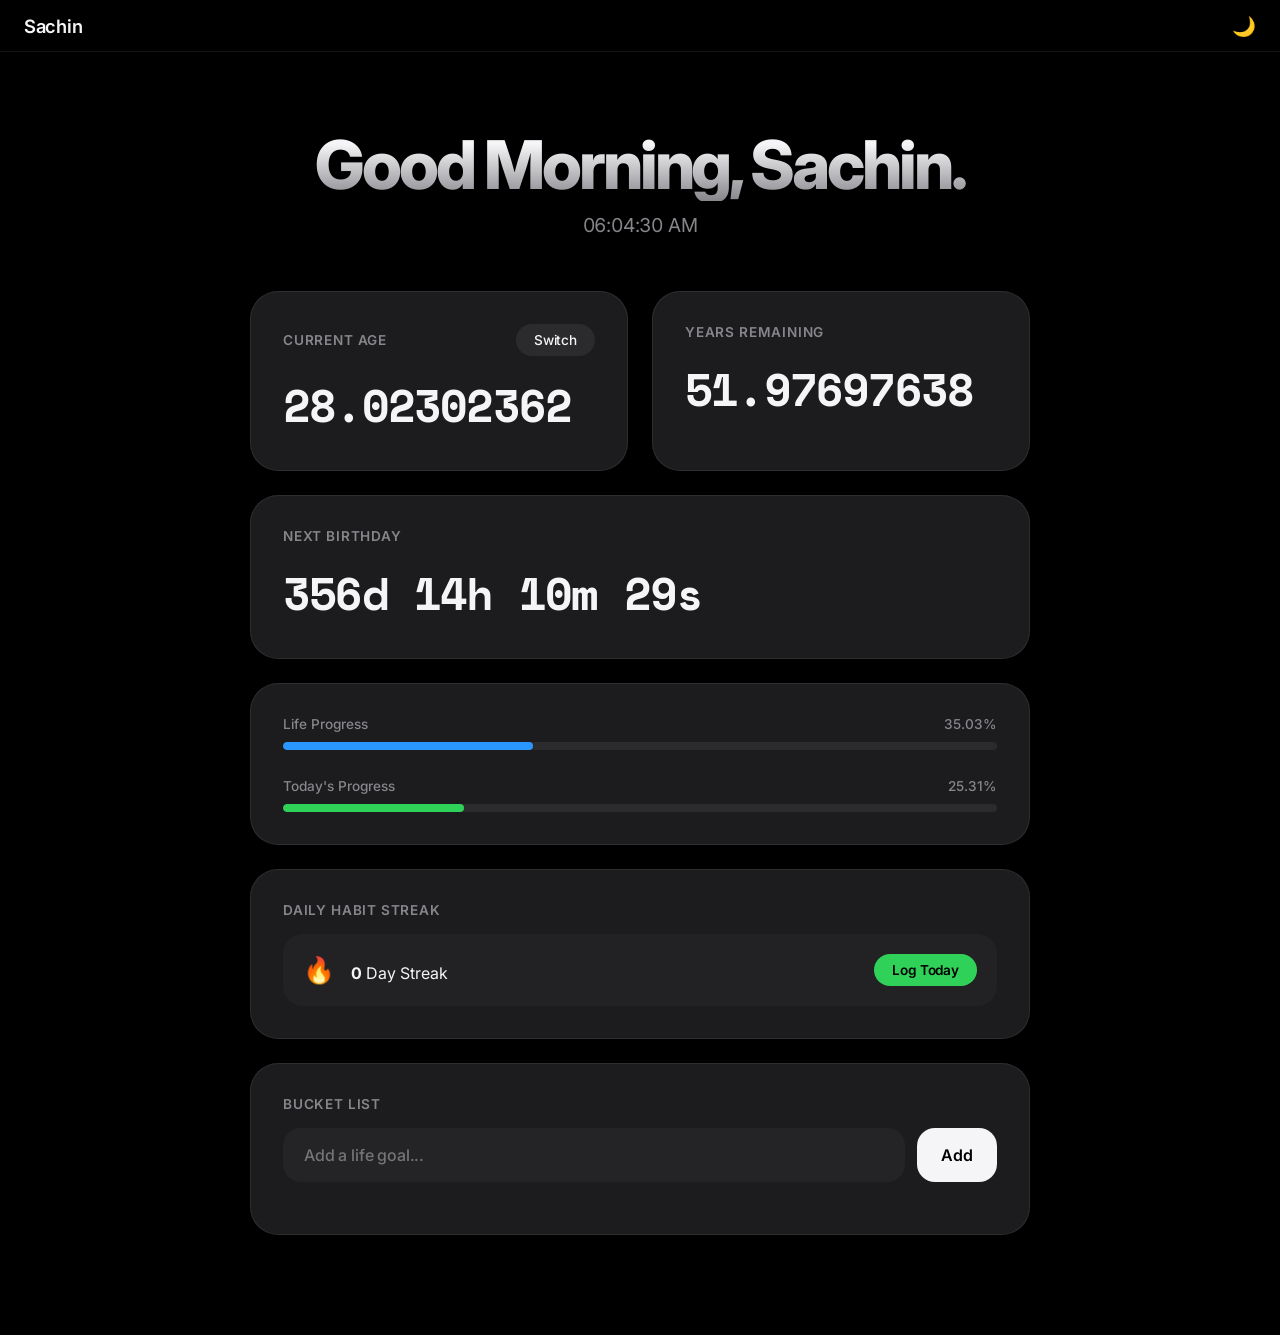
==== dashboard/index.html @ 916860ec "Restyle site as minimal personal blog" ====
<!DOCTYPE html>
<html lang="en">
<head>
    <meta charset="UTF-8">
    <meta name="viewport" content="width=device-width, initial-scale=1.0">
    <title>Dashboard</title>
    <style>
        /* Apple uses San Francisco, we use Inter for a nearly identical premium feel */
        @import url('https://fonts.googleapis.com/css2?family=Inter:wght@300;400;500;600;700;800&family=Space+Mono&display=swap');

        * {
            margin: 0;
            padding: 0;
            box-sizing: border-box;
            font-family: 'Inter', -apple-system, BlinkMacSystemFont, sans-serif;
            -webkit-font-smoothing: antialiased;
        }

        :root {
            /* Apple's exact Dark Mode Colors */
            --bg-main: #000000;
            --bg-card: #1c1c1e;
            --bg-card-hover: #2c2c2e;
            --text-main: #f5f5f7;
            --text-muted: #86868b;
            --accent: #2997ff;
            --success: #30d158;
            --danger: #ff453a;
            --border: rgba(255, 255, 255, 0.08);
        }

        body.light-mode {
            --bg-main: #fbfbfd;
            --bg-card: #ffffff;
            --bg-card-hover: #f5f5f7;
            --text-main: #1d1d1f;
            --text-muted: #86868b;
            --accent: #0071e3;
            --border: rgba(0, 0, 0, 0.08);
        }

        body {
            background-color: var(--bg-main);
            color: var(--text-main);
            min-height: 100vh;
            display: flex;
            flex-direction: column;
            align-items: center;
            justify-content: flex-start;
            overflow-x: hidden;
            transition: background-color 0.6s cubic-bezier(0.16, 1, 0.3, 1), color 0.6s cubic-bezier(0.16, 1, 0.3, 1);
        }

        /* Apple Blurred Header */
        .header {
            position: fixed;
            top: 0;
            width: 100%;
            height: 52px;
            display: flex;
            justify-content: space-between;
            align-items: center;
            padding: 0 24px;
            background: rgba(0, 0, 0, 0.72);
            backdrop-filter: saturate(180%) blur(20px);
            -webkit-backdrop-filter: saturate(180%) blur(20px);
            z-index: 100;
            border-bottom: 1px solid var(--border);
            transition: background 0.4s ease;
        }

        body.light-mode .header { background: rgba(251, 251, 253, 0.72); }

        .header-title {
            font-weight: 600;
            font-size: 1.15rem;
            letter-spacing: -0.015em;
        }

        .theme-toggle {
            background: none;
            border: none;
            color: var(--text-main);
            font-size: 1.2rem;
            cursor: pointer;
            transition: transform 0.4s cubic-bezier(0.16, 1, 0.3, 1);
        }

        .theme-toggle:hover { transform: scale(1.1) rotate(15deg); }

        /* Premium Spacing */
        .container {
            width: 100%;
            max-width: 820px;
            padding: 130px 20px 100px 20px;
            display: flex;
            flex-direction: column;
            gap: 24px;
        }

        /* Hero Section with Apple Gradient */
        .hero {
            text-align: center;
            margin-bottom: 30px;
            opacity: 0;
            transform: translateY(20px);
            animation: fadeUp 1s cubic-bezier(0.16, 1, 0.3, 1) forwards;
        }

        @keyframes fadeUp {
            to { opacity: 1; transform: translateY(0); }
        }

        .hero h1 {
            font-size: clamp(2.8rem, 7vw, 4.2rem);
            font-weight: 800;
            letter-spacing: -0.045em;
            line-height: 1.05;
            background: linear-gradient(180deg, var(--text-main) 20%, var(--text-muted) 100%);
            -webkit-background-clip: text;
            -webkit-text-fill-color: transparent;
            margin-bottom: 12px;
        }

        .hero p {
            font-size: 1.2rem;
            font-weight: 400;
            letter-spacing: -0.01em;
            color: var(--text-muted);
            font-variant-numeric: tabular-nums;
        }

        /* Premium Cards (Spring Animations) */
        .card {
            background: var(--bg-card);
            border-radius: 28px;
            padding: 32px;
            border: 1px solid var(--border);
            transition: all 0.5s cubic-bezier(0.16, 1, 0.3, 1);
            /* Instant visibility */
            opacity: 1;
            transform: translateY(0);
            box-shadow: 0 4px 20px rgba(0,0,0,0.02);
        }

        /* Apple Hover Effect (Scales up slightly and deepens shadow) */
        .card:hover {
            background: var(--bg-card-hover);
            transform: scale(1.015) translateY(-4px);
            box-shadow: 0 12px 30px rgba(0,0,0,0.15);
        }

        body.light-mode .card:hover {
            box-shadow: 0 12px 30px rgba(0,0,0,0.06);
        }

        .card-header {
            display: flex;
            justify-content: space-between;
            align-items: center;
            margin-bottom: 16px;
        }

        .card-title {
            font-size: 0.85rem;
            font-weight: 600;
            text-transform: uppercase;
            letter-spacing: 0.06em;
            color: var(--text-muted);
        }

        /* Massive Apple-Style Numbers */
        .mono-value {
            font-family: 'Space Mono', monospace;
            font-size: clamp(1.8rem, 5vw, 2.8rem);
            font-weight: 700;
            letter-spacing: -0.04em;
            color: var(--text-main);
        }

        .grid-2 { display: grid; grid-template-columns: 1fr 1fr; gap: 24px; }
        @media (max-width: 600px) { .grid-2 { grid-template-columns: 1fr; } }

        /* Premium Pill Buttons */
        .btn {
            background: rgba(128, 128, 128, 0.15);
            color: var(--text-main);
            border: none;
            padding: 8px 18px;
            border-radius: 30px;
            font-size: 0.85rem;
            font-weight: 500;
            letter-spacing: -0.01em;
            cursor: pointer;
            transition: all 0.3s cubic-bezier(0.16, 1, 0.3, 1);
        }

        .btn:hover {
            background: rgba(128, 128, 128, 0.25);
            transform: scale(1.05);
        }

        .btn:active {
            transform: scale(0.95); /* Haptic click feel */
        }

        /* Progress Bars */
        .progress-wrapper { margin-top: 15px; }
        .progress-labels {
            display: flex;
            justify-content: space-between;
            font-size: 0.85rem;
            font-weight: 500;
            color: var(--text-muted);
            margin-bottom: 10px;
        }

        .progress-bg {
            width: 100%; height: 8px;
            background: rgba(128, 128, 128, 0.15);
            border-radius: 10px; overflow: hidden;
        }

        .progress-fill {
            height: 100%; width: 0%;
            background: var(--text-main);
            border-radius: 10px;
            transition: width 1.2s cubic-bezier(0.16, 1, 0.3, 1);
        }
        .progress-fill.blue { background: var(--accent); }
        .progress-fill.green { background: var(--success); }

        /* Habit Tracker */
        .habit-box {
            display: flex; justify-content: space-between; align-items: center;
            background: rgba(128, 128, 128, 0.06); padding: 20px; border-radius: 20px; margin-top: 12px;
        }
        .streak-flame { font-size: 1.6rem; margin-right: 12px; }

        /* Input Row */
        .input-row { display: flex; gap: 12px; margin-top: 12px; }
        .input-row input {
            flex: 1; min-width: 0;
            background: rgba(128, 128, 128, 0.08);
            border: 1px solid transparent;
            padding: 16px 20px;
            border-radius: 18px;
            color: var(--text-main);
            font-size: 1rem; font-weight: 500;
            letter-spacing: -0.01em;
            outline: none; transition: all 0.3s cubic-bezier(0.16, 1, 0.3, 1);
        }
        .input-row input:focus {
            border-color: var(--accent);
            background: transparent;
            box-shadow: 0 0 0 4px rgba(41, 151, 255, 0.15); /* Apple Focus Ring */
        }
        .input-row button {
            background: var(--text-main); color: var(--bg-main);
            border: none; padding: 0 24px; border-radius: 18px;
            font-size: 1rem; font-weight: 600; cursor: pointer;
            flex-shrink: 0; transition: all 0.3s cubic-bezier(0.16, 1, 0.3, 1);
        }
        .input-row button:hover { opacity: 0.9; transform: scale(1.02); }
        .input-row button:active { transform: scale(0.98); }

        /* Task List */
        #bucket-list { list-style: none; margin-top: 20px; display: flex; flex-direction: column; gap: 12px; }
        #bucket-list li {
            display: flex; justify-content: space-between; align-items: center;
            padding: 16px 20px; background: rgba(128, 128, 128, 0.04);
            border-radius: 18px; animation: slideUp 0.5s cubic-bezier(0.16, 1, 0.3, 1) forwards;
        }
        @keyframes slideUp { from { opacity: 0; transform: translateY(15px); } to { opacity: 1; transform: translateY(0); } }
        #bucket-list li.completed span { text-decoration: line-through; color: var(--text-muted); }
        .task-actions button {
            background: none; border: none; cursor: pointer; font-size: 1.2rem;
            transition: transform 0.2s cubic-bezier(0.16, 1, 0.3, 1);
        }
        .task-actions button:hover { transform: scale(1.2); }
        .btn-complete { color: var(--success); }
        .btn-delete { color: var(--danger); }

    </style>
</head>
<body>

    <div class="header">
        <div class="header-title">Sachin</div>
        <button class="theme-toggle" id="theme-btn" onclick="toggleTheme()">🌙</button>
    </div>

    <div class="container">
        <div class="hero">
            <h1 id="greeting">Hello, Sachin.</h1>
            <p id="live-clock">Loading...</p>
        </div>

        <div class="grid-2">
            <div class="card">
                <div class="card-header">
                    <div class="card-title">Current Age</div>
                    <button class="btn" onclick="toggleAgeFormat()">Switch</button>
                </div>
                <div class="mono-value" id="age-display">0</div>
            </div>
            <div class="card">
                <div class="card-header">
                    <div class="card-title">Years Remaining</div>
                </div>
                <div class="mono-value" id="remaining-display">0</div>
            </div>
        </div>

        <div class="card">
            <div class="card-header">
                <div class="card-title">Next Birthday</div>
            </div>
            <div class="mono-value" id="birthday-countdown">Calculating...</div>
        </div>

        <div class="card">
            <div class="progress-wrapper" style="margin-top: 0;">
                <div class="progress-labels">
                    <span>Life Progress</span>
                    <span id="life-percent">0%</span>
                </div>
                <div class="progress-bg">
                    <div class="progress-fill blue" id="life-progress-fill"></div>
                </div>
            </div>

            <div class="progress-wrapper" style="margin-top: 28px;">
                <div class="progress-labels">
                    <span>Today's Progress</span>
                    <span id="day-percent">0%</span>
                </div>
                <div class="progress-bg">
                    <div class="progress-fill green" id="day-progress-fill"></div>
                </div>
            </div>
        </div>

        <div class="card">
            <div class="card-header">
                <div class="card-title">Daily Habit Streak</div>
            </div>
            <div class="habit-box">
                <div>
                    <span class="streak-flame">🔥</span>
                    <strong id="streak-count">0</strong> Day Streak
                </div>
                <button class="btn" style="background: var(--success); color: #000; font-weight: 600;" onclick="logHabit()">Log Today</button>
            </div>
        </div>

        <div class="card">
            <div class="card-header">
                <div class="card-title">Bucket List</div>
            </div>
            <div class="input-row">
                <input type="text" id="task-input" placeholder="Add a life goal..." maxlength="40">
                <button onclick="addTask()">Add</button>
            </div>
            <ul id="bucket-list"></ul>
        </div>

    </div>

    <script>
        const birthDate = new Date(1998, 10, 27, 20, 15, 0);
        const expectedLifespanYears = 80;
        let showSeconds = false;

        function toggleAgeFormat() {
            showSeconds = !showSeconds;
            updateDashboard();
        }

        function updateDashboard() {
            const now = new Date();

            // DYNAMIC GREETING
            const hour = now.getHours();
            let greeting = "Hello, Sachin.";
            if (hour < 12) greeting = "Good Morning, Sachin.";
            else if (hour < 18) greeting = "Good Afternoon, Sachin.";
            else greeting = "Good Evening, Sachin.";
            document.getElementById('greeting').innerText = greeting;

            // CLOCK
            document.getElementById('live-clock').innerText = now.toLocaleTimeString([], { hour: '2-digit', minute: '2-digit', second: '2-digit' });

            // AGE CALCULATIONS
            const msSinceBirth = now - birthDate;
            const yearsSinceBirth = msSinceBirth / (1000 * 60 * 60 * 24 * 365.25);
            const yearsRemaining = expectedLifespanYears - yearsSinceBirth;
            const secondsLived = Math.floor(msSinceBirth / 1000);

            if (showSeconds) {
                document.getElementById('age-display').innerText = secondsLived.toLocaleString();
            } else {
                document.getElementById('age-display').innerText = yearsSinceBirth.toFixed(8);
            }

            document.getElementById('remaining-display').innerText = yearsRemaining.toFixed(8);

            // PROGRESS BARS
            const lifePercent = (yearsSinceBirth / expectedLifespanYears) * 100;
            document.getElementById('life-progress-fill').style.width = lifePercent + "%";
            document.getElementById('life-percent').innerText = lifePercent.toFixed(2) + "%";

            const startOfDay = new Date(now.getFullYear(), now.getMonth(), now.getDate());
            const endOfDay = new Date(startOfDay.getTime() + 24 * 60 * 60 * 1000);
            const dayPercent = ((now - startOfDay) / (endOfDay - startOfDay)) * 100;
            document.getElementById('day-progress-fill').style.width = dayPercent + "%";
            document.getElementById('day-percent').innerText = dayPercent.toFixed(2) + "%";

            // BIRTHDAY
            let nextBirthday = new Date(now.getFullYear(), 10, 27, 20, 15, 0);
            if (now > nextBirthday) nextBirthday.setFullYear(now.getFullYear() + 1);
            const diff = nextBirthday - now;
            const days = Math.floor(diff / (1000 * 60 * 60 * 24));
            const hours = Math.floor((diff / (1000 * 60 * 60)) % 24);
            const mins = Math.floor((diff / (1000 * 60)) % 60);
            const secs = Math.floor((diff / 1000) % 60);
            document.getElementById('birthday-countdown').innerText = `${days}d ${hours}h ${mins}m ${secs}s`;
        }

        // BUCKET LIST LOGIC
        const taskInput = document.getElementById('task-input');
        const bucketList = document.getElementById('bucket-list');
        let tasks = JSON.parse(localStorage.getItem('sachinTasks')) || [];

        function saveTasks() {
            localStorage.setItem('sachinTasks', JSON.stringify(tasks));
            renderTasks();
        }

        function addTask() {
            const text = taskInput.value.trim();
            if (text === '') return;
            tasks.push({ id: Date.now(), text: text, completed: false });
            taskInput.value = '';
            saveTasks();
        }

        function toggleTask(id) {
            tasks = tasks.map(task => task.id === id ? { ...task, completed: !task.completed } : task);
            saveTasks();
        }

        function deleteTask(id) {
            tasks = tasks.filter(task => task.id !== id);
            saveTasks();
        }

        function renderTasks() {
            bucketList.innerHTML = '';
            tasks.forEach(task => {
                const li = document.createElement('li');
                if (task.completed) li.classList.add('completed');
                li.innerHTML = `
                    <span style="font-weight: 500;">${task.text}</span>
                    <div class="task-actions">
                        <button class="btn-complete" onclick="toggleTask(${task.id})">✔</button>
                        <button class="btn-delete" onclick="deleteTask(${task.id})">✖</button>
                    </div>
                `;
                bucketList.appendChild(li);
            });
        }
        taskInput.addEventListener('keypress', e => { if (e.key === 'Enter') addTask(); });

        // HABIT TRACKER
        let streakData = JSON.parse(localStorage.getItem('sachinHabit')) || { streak: 0, lastDate: null };

        function updateStreakUI() {
            document.getElementById('streak-count').innerText = streakData.streak;
        }

        function logHabit() {
            const today = new Date().toDateString();
            if (streakData.lastDate === today) {
                alert("You already logged your habit for today! Come back tomorrow.");
                return;
            }

            const yesterday = new Date();
            yesterday.setDate(yesterday.getDate() - 1);

            if (streakData.lastDate === yesterday.toDateString()) {
                streakData.streak++;
            } else {
                streakData.streak = 1;
            }

            streakData.lastDate = today;
            localStorage.setItem('sachinHabit', JSON.stringify(streakData));
            updateStreakUI();
        }

        function toggleTheme() {
            document.body.classList.toggle('light-mode');
            document.getElementById('theme-btn').innerText = document.body.classList.contains('light-mode') ? '☀️' : '🌙';
        }

        renderTasks();
        updateStreakUI();
        updateDashboard();
        setInterval(updateDashboard, 1000);
    </script>
</body>
</html>
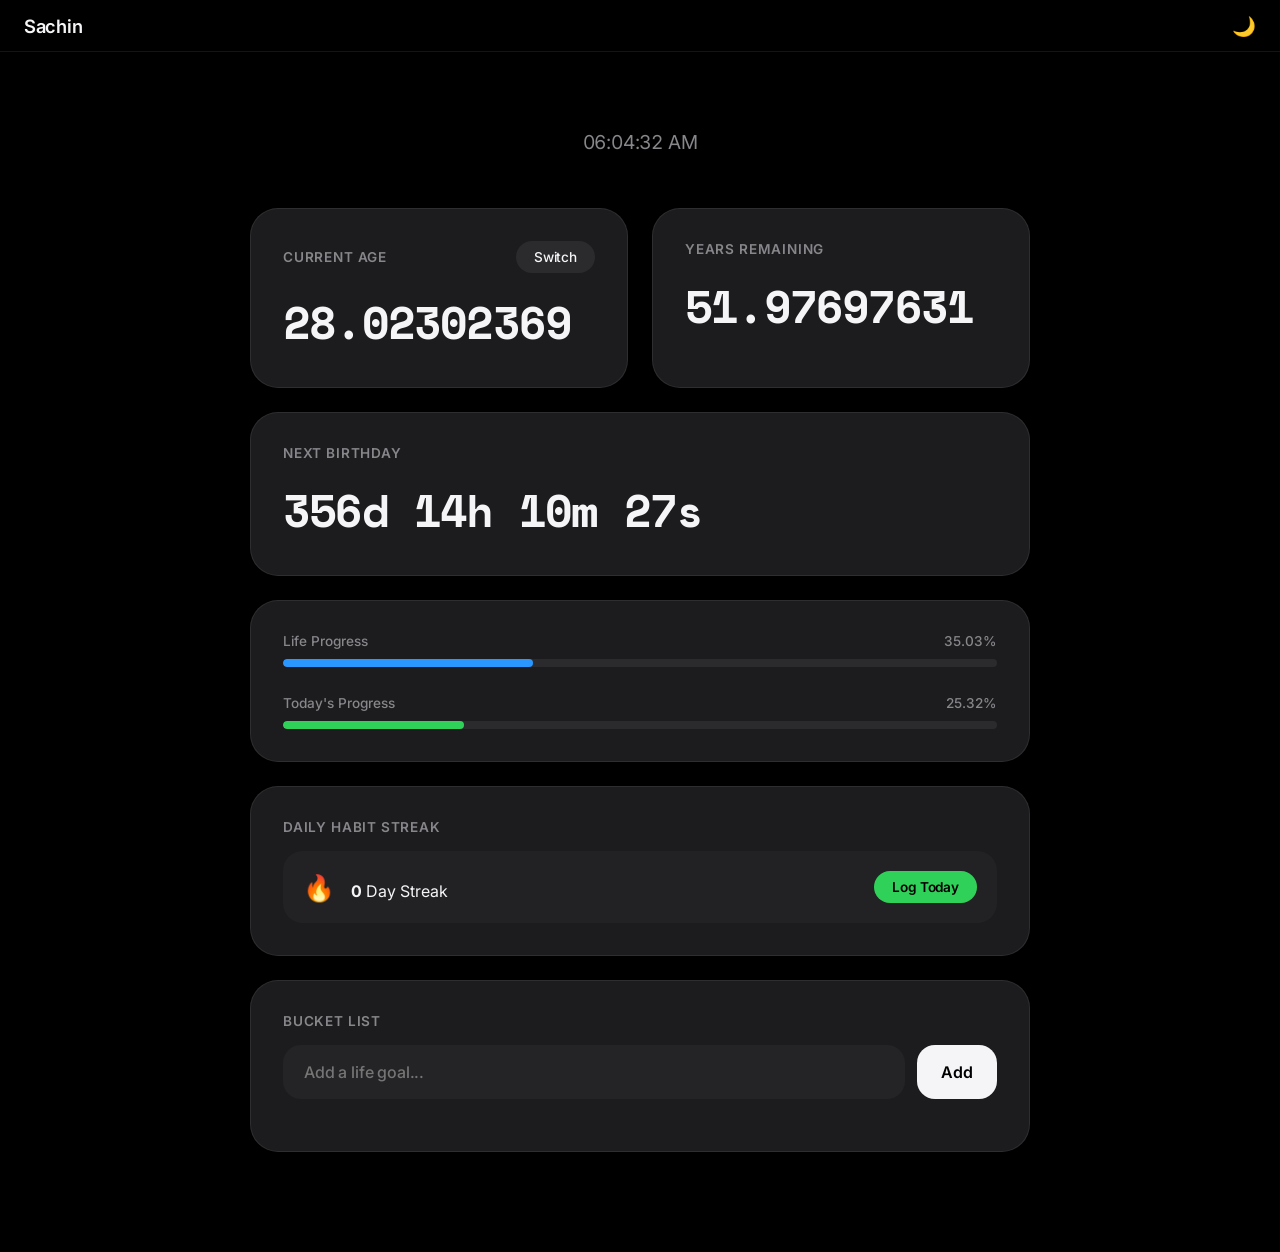
==== commit 55e0c0b6: "Remove dashboard greeting" ====
--- a/dashboard/index.html
+++ b/dashboard/index.html
@@ -292,7 +292,6 @@
 
     <div class="container">
         <div class="hero">
-            <h1 id="greeting">Hello, Sachin.</h1>
             <p id="live-clock">Loading...</p>
         </div>
 
@@ -379,14 +378,6 @@
 
         function updateDashboard() {
             const now = new Date();
-
-            // DYNAMIC GREETING
-            const hour = now.getHours();
-            let greeting = "Hello, Sachin.";
-            if (hour < 12) greeting = "Good Morning, Sachin.";
-            else if (hour < 18) greeting = "Good Afternoon, Sachin.";
-            else greeting = "Good Evening, Sachin.";
-            document.getElementById('greeting').innerText = greeting;
 
             // CLOCK
             document.getElementById('live-clock').innerText = now.toLocaleTimeString([], { hour: '2-digit', minute: '2-digit', second: '2-digit' });
